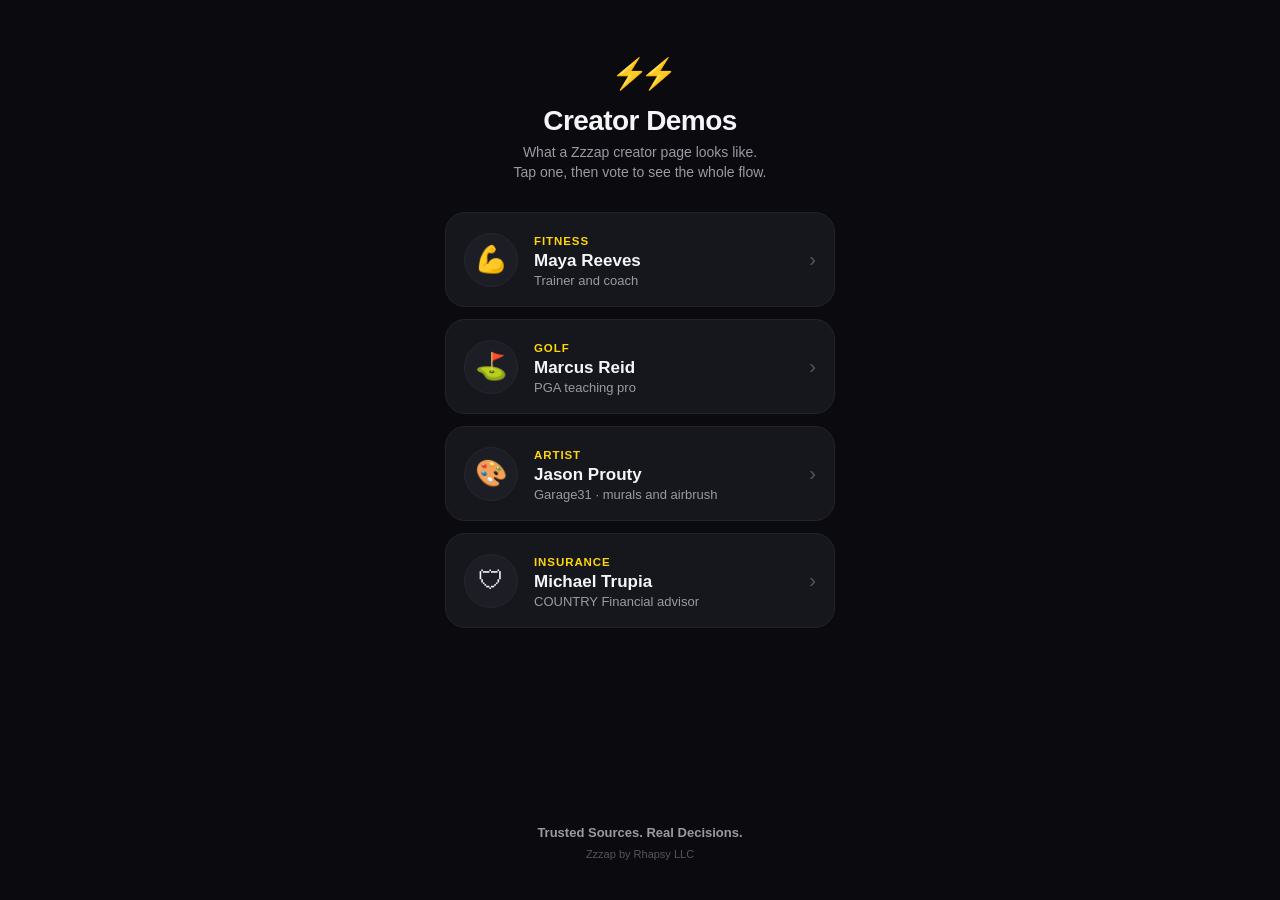
==== demo/index.html @ 42abcae9 "Add insurance advisor demo (Michael Trupia, COUNTRY Financial) with front-desk QR Co-Authored-By: Cl" ====
<!DOCTYPE html>
<html lang="en">
<head>
<meta charset="UTF-8">
<meta name="viewport" content="width=device-width, initial-scale=1.0, viewport-fit=cover">
<meta name="robots" content="noindex">
<title>Creator Demos · Zzzap</title>
<style>
  :root {
    --yellow: #FFD60A;
    --bg: #0a0a0f;
    --card: #16161d;
    --card2: #1d1d26;
    --text: #f5f5f7;
    --dim: #9a9aa3;
    --dimmer: #55555e;
  }
  * { margin: 0; padding: 0; box-sizing: border-box; -webkit-tap-highlight-color: transparent; }
  body {
    background: var(--bg);
    color: var(--text);
    font-family: -apple-system, BlinkMacSystemFont, "SF Pro Text", "Segoe UI", Roboto, sans-serif;
    display: flex;
    justify-content: center;
    min-height: 100vh;
  }
  .phone {
    width: 100%;
    max-width: 430px;
    min-height: 100vh;
    padding: 56px 20px 40px;
    display: flex;
    flex-direction: column;
  }
  .bolts { color: var(--yellow); font-size: 30px; letter-spacing: -8px; text-align: center; }
  h1 {
    font-family: -apple-system, "SF Pro Display", sans-serif;
    font-size: 28px; font-weight: 800; letter-spacing: -0.02em;
    text-align: center; margin-top: 14px;
  }
  .sub { color: var(--dim); font-size: 14px; text-align: center; margin-top: 6px; line-height: 1.4; }
  .cards { display: flex; flex-direction: column; gap: 12px; margin-top: 30px; }
  a.demo {
    display: flex; align-items: center; gap: 16px;
    background: var(--card);
    border: 1px solid #23232c;
    border-radius: 20px;
    padding: 18px;
    text-decoration: none; color: var(--text);
    transition: transform .12s ease, border-color .15s ease;
  }
  a.demo:active { transform: scale(.98); }
  a.demo:hover { border-color: rgba(255,214,10,.35); }
  .emoji {
    width: 54px; height: 54px; border-radius: 50%;
    background: var(--card2);
    border: 1px solid #26262f;
    display: flex; align-items: center; justify-content: center;
    font-size: 26px;
    flex-shrink: 0;
  }
  .txt { flex: 1; min-width: 0; }
  .cat {
    color: var(--yellow); font-size: 11.5px; font-weight: 700;
    letter-spacing: .08em; text-transform: uppercase;
  }
  .who { font-size: 17px; font-weight: 700; margin-top: 2px; }
  .note { color: var(--dim); font-size: 13px; margin-top: 2px; }
  .go { color: var(--dimmer); font-size: 20px; font-weight: 300; }
  footer {
    margin-top: auto;
    text-align: center;
    padding-top: 40px;
    color: var(--dimmer);
  }
  .tagline { font-size: 13px; font-weight: 600; color: var(--dim); }
  .legal { font-size: 11px; margin-top: 8px; }
</style>
</head>
<body>
<div class="phone">
  <div class="bolts">&#9889;&#9889;</div>
  <h1>Creator Demos</h1>
  <div class="sub">What a Zzzap creator page looks like.<br>Tap one, then vote to see the whole flow.</div>

  <div class="cards">
    <a class="demo" href="/demofitness/">
      <span class="emoji">&#128170;</span>
      <span class="txt">
        <span class="cat">Fitness</span>
        <div class="who">Maya Reeves</div>
        <div class="note">Trainer and coach</div>
      </span>
      <span class="go">&#8250;</span>
    </a>
    <a class="demo" href="/demogolf/">
      <span class="emoji">&#9971;</span>
      <span class="txt">
        <span class="cat">Golf</span>
        <div class="who">Marcus Reid</div>
        <div class="note">PGA teaching pro</div>
      </span>
      <span class="go">&#8250;</span>
    </a>
    <a class="demo" href="/demoartist/">
      <span class="emoji">&#127912;</span>
      <span class="txt">
        <span class="cat">Artist</span>
        <div class="who">Jason Prouty</div>
        <div class="note">Garage31 &middot; murals and airbrush</div>
      </span>
      <span class="go">&#8250;</span>
    </a>
    <a class="demo" href="/demoinsurance/">
      <span class="emoji">&#128737;</span>
      <span class="txt">
        <span class="cat">Insurance</span>
        <div class="who">Michael Trupia</div>
        <div class="note">COUNTRY Financial advisor</div>
      </span>
      <span class="go">&#8250;</span>
    </a>
  </div>

  <footer>
    <div class="tagline">Trusted Sources. Real Decisions.</div>
    <div class="legal">Zzzap by Rhapsy LLC</div>
  </footer>
</div>
</body>
</html>
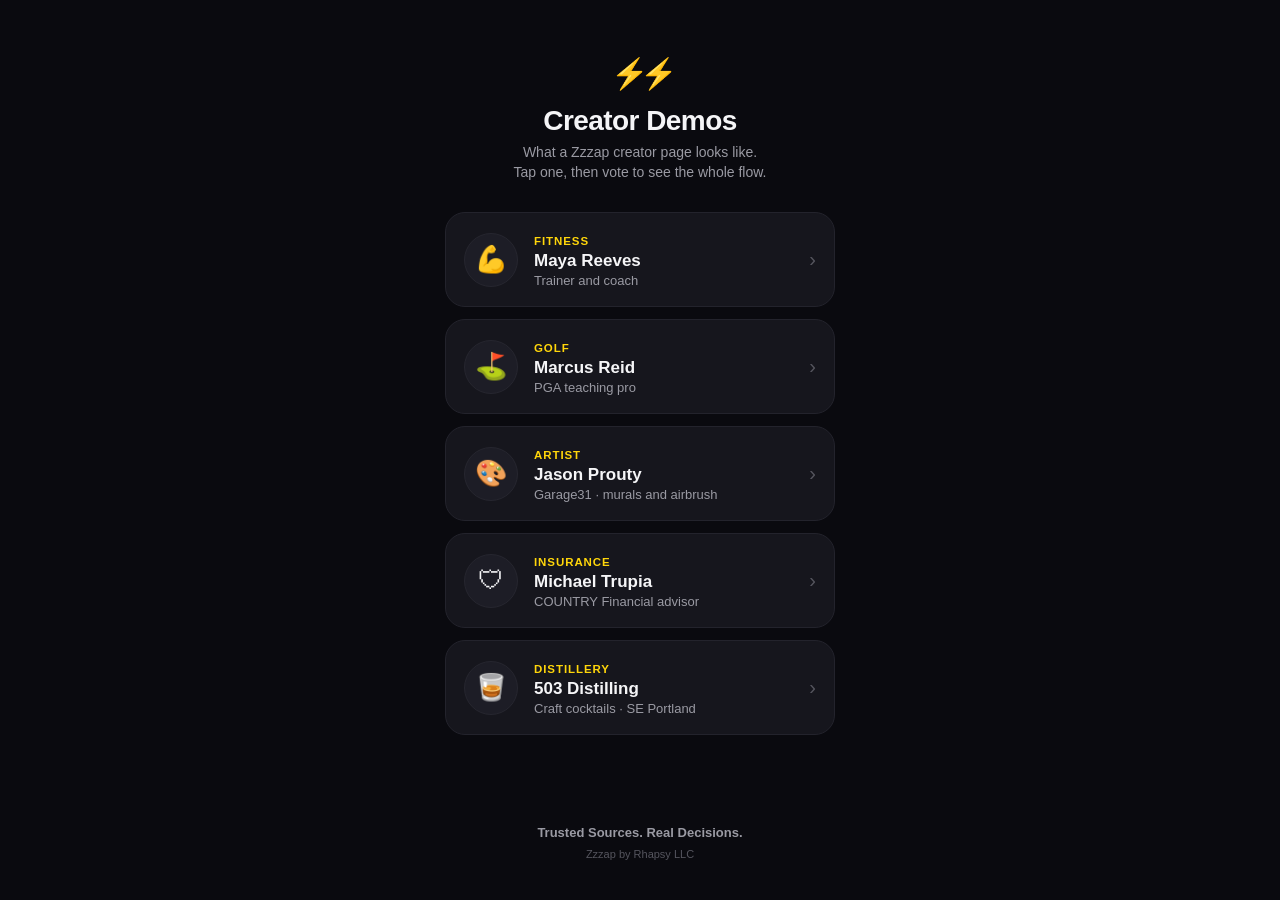
==== commit 00626fec: "Add distillery demo (503 Distilling, SE Portland) with bar/can QR Co-Authored-By: Claude Opus 5.5 <n" ====
--- a/demo/index.html
+++ b/demo/index.html
@@ -120,6 +120,15 @@
       </span>
       <span class="go">&#8250;</span>
     </a>
+    <a class="demo" href="/demo503/">
+      <span class="emoji">&#129347;</span>
+      <span class="txt">
+        <span class="cat">Distillery</span>
+        <div class="who">503 Distilling</div>
+        <div class="note">Craft cocktails &middot; SE Portland</div>
+      </span>
+      <span class="go">&#8250;</span>
+    </a>
   </div>
 
   <footer>
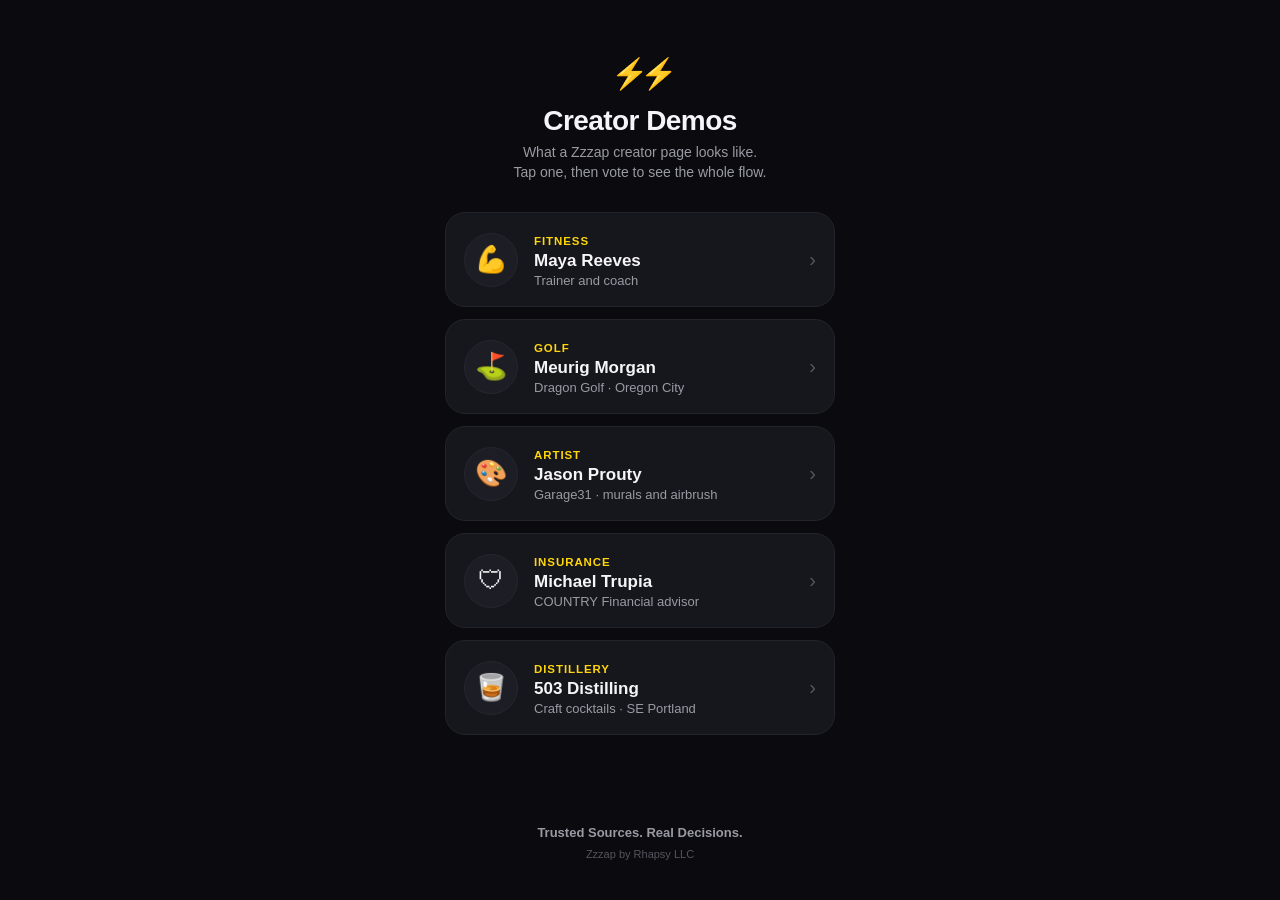
==== commit 440b8439: "Golf demo: Meurig Morgan / Dragon Golf Instruction (Oregon City) replaces Marcus Reid Co-Authored-By" ====
--- a/demo/index.html
+++ b/demo/index.html
@@ -97,8 +97,8 @@
       <span class="emoji">&#9971;</span>
       <span class="txt">
         <span class="cat">Golf</span>
-        <div class="who">Marcus Reid</div>
-        <div class="note">PGA teaching pro</div>
+        <div class="who">Meurig Morgan</div>
+        <div class="note">Dragon Golf &middot; Oregon City</div>
       </span>
       <span class="go">&#8250;</span>
     </a>
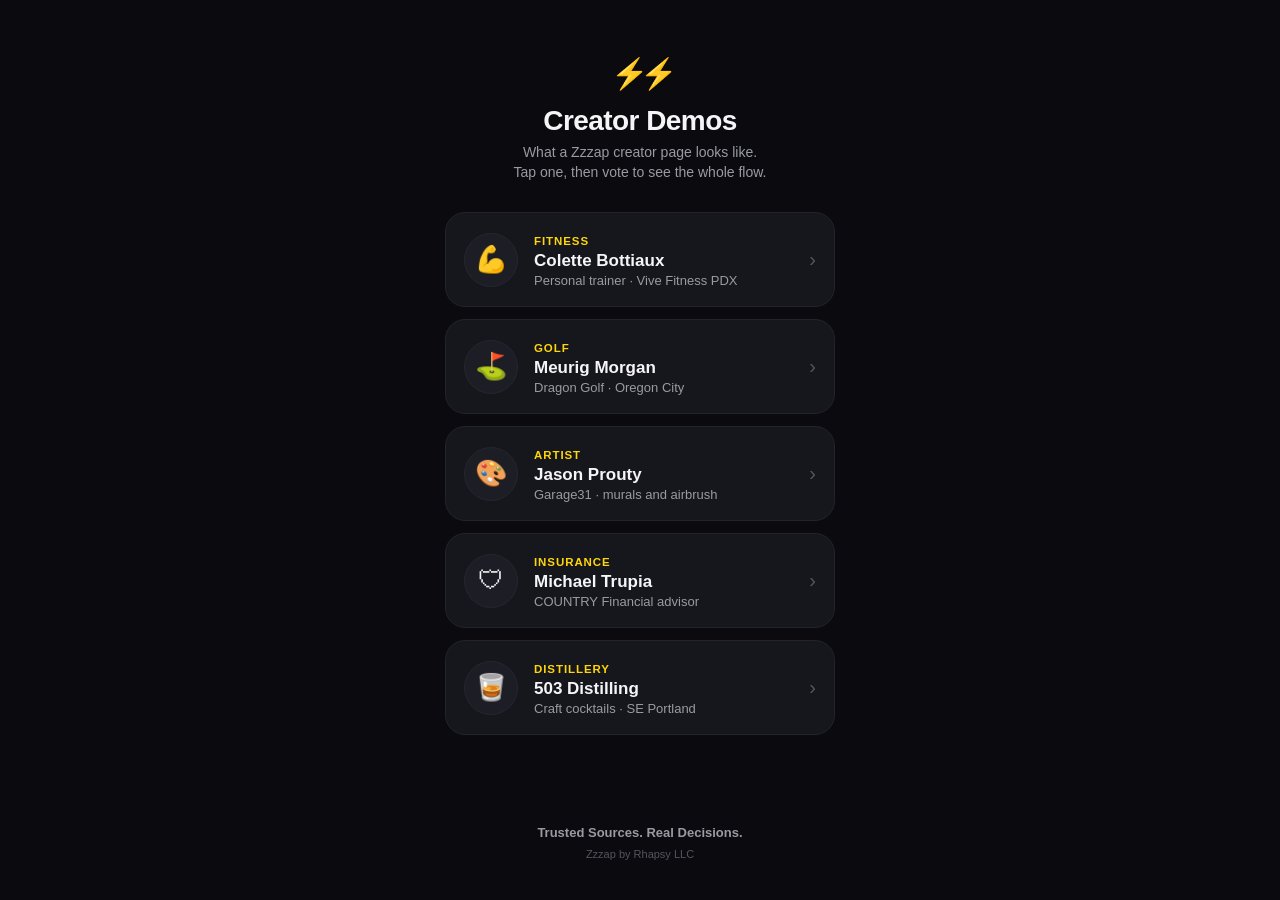
==== commit 1ab95ede: "Fitness demo: Colette Bottiaux (Vive Fitness PDX) replaces Maya Reeves Co-Authored-By: Claude Opus 5" ====
--- a/demo/index.html
+++ b/demo/index.html
@@ -88,8 +88,8 @@
       <span class="emoji">&#128170;</span>
       <span class="txt">
         <span class="cat">Fitness</span>
-        <div class="who">Maya Reeves</div>
-        <div class="note">Trainer and coach</div>
+        <div class="who">Colette Bottiaux</div>
+        <div class="note">Personal trainer &middot; Vive Fitness PDX</div>
       </span>
       <span class="go">&#8250;</span>
     </a>
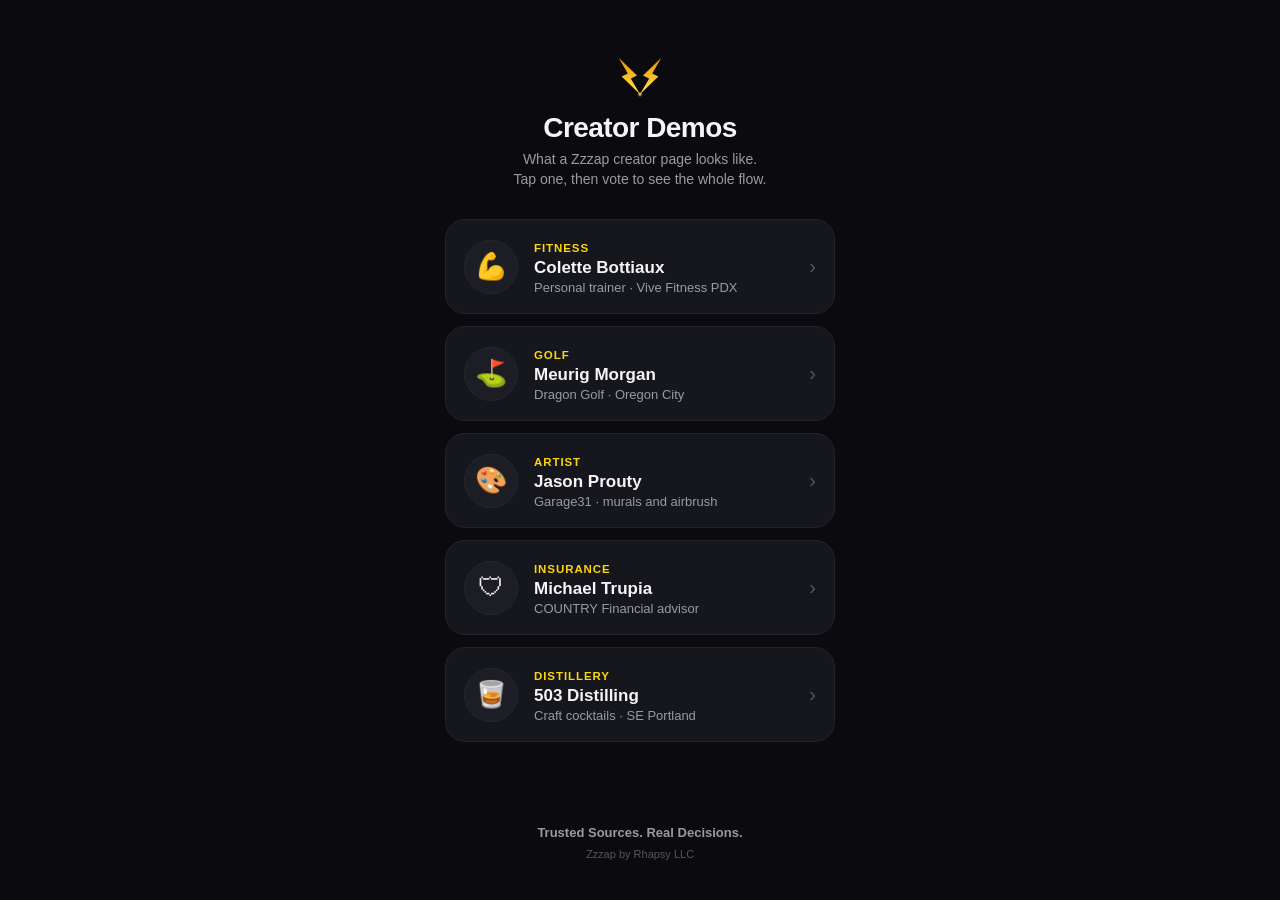
==== commit 5ffb9986: "Use the real Zzzap double-bolt logo; drop emoji bolts everywhere Footers, /demo header and QR signs " ====
--- a/demo/index.html
+++ b/demo/index.html
@@ -32,7 +32,7 @@
     display: flex;
     flex-direction: column;
   }
-  .bolts { color: var(--yellow); font-size: 30px; letter-spacing: -8px; text-align: center; }
+  .bolts { line-height: 0; text-align: center; }
   h1 {
     font-family: -apple-system, "SF Pro Display", sans-serif;
     font-size: 28px; font-weight: 800; letter-spacing: -0.02em;
@@ -79,7 +79,7 @@
 </head>
 <body>
 <div class="phone">
-  <div class="bolts">&#9889;&#9889;</div>
+  <div class="bolts"><img src="/zzzap-bolts.svg" alt="Zzzap" width="48" height="42"></div>
   <h1>Creator Demos</h1>
   <div class="sub">What a Zzzap creator page looks like.<br>Tap one, then vote to see the whole flow.</div>
 
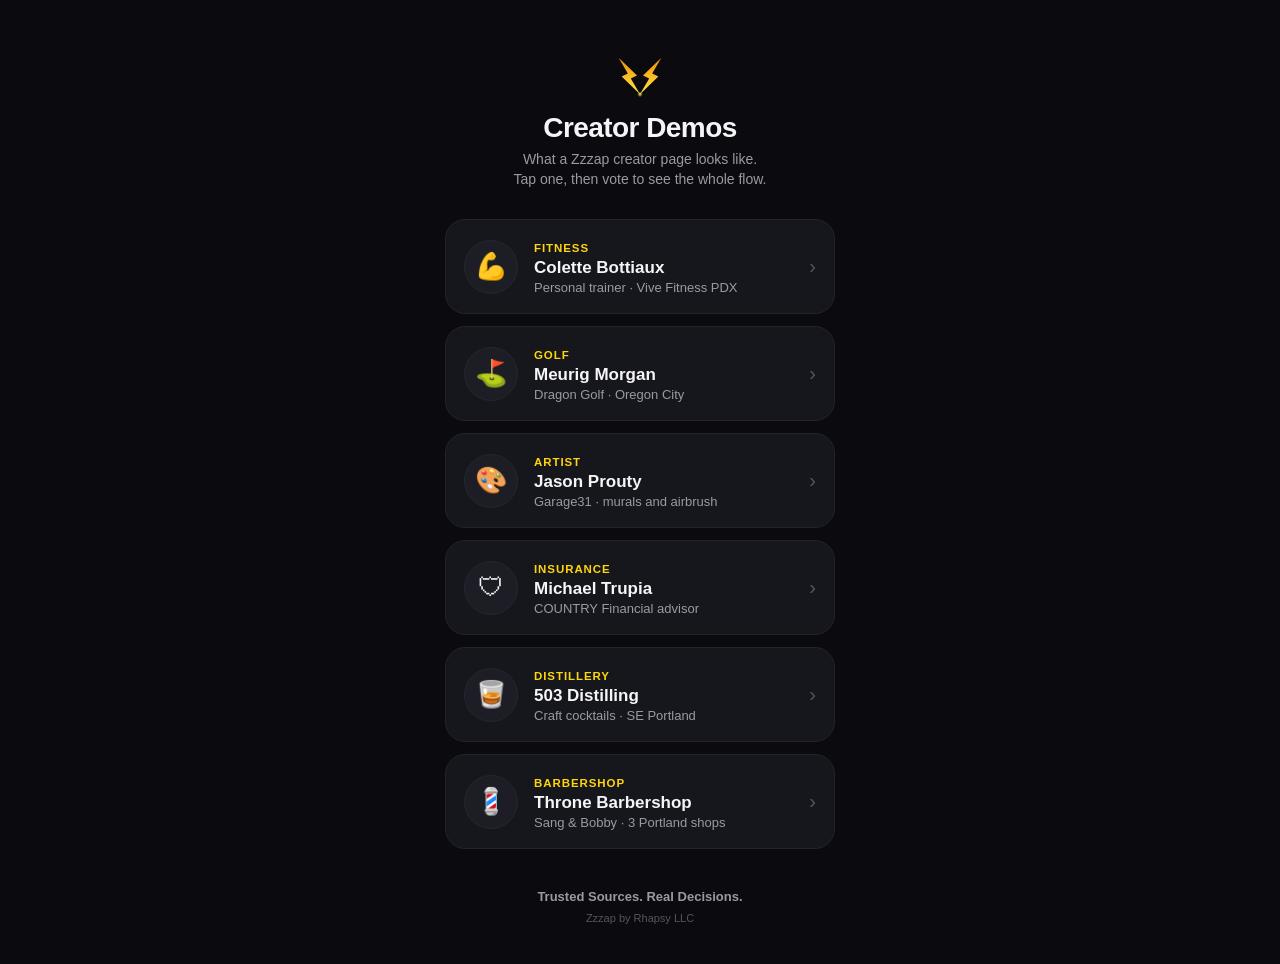
==== commit df27213f: "Add barbershop demo (Throne, Sang Nguyen & Bobby O'Dell) with Throne Fam card Also: reusable tools/m" ====
--- a/demo/index.html
+++ b/demo/index.html
@@ -129,6 +129,15 @@
       </span>
       <span class="go">&#8250;</span>
     </a>
+    <a class="demo" href="/demobarber/">
+      <span class="emoji">&#128136;</span>
+      <span class="txt">
+        <span class="cat">Barbershop</span>
+        <div class="who">Throne Barbershop</div>
+        <div class="note">Sang &amp; Bobby &middot; 3 Portland shops</div>
+      </span>
+      <span class="go">&#8250;</span>
+    </a>
   </div>
 
   <footer>
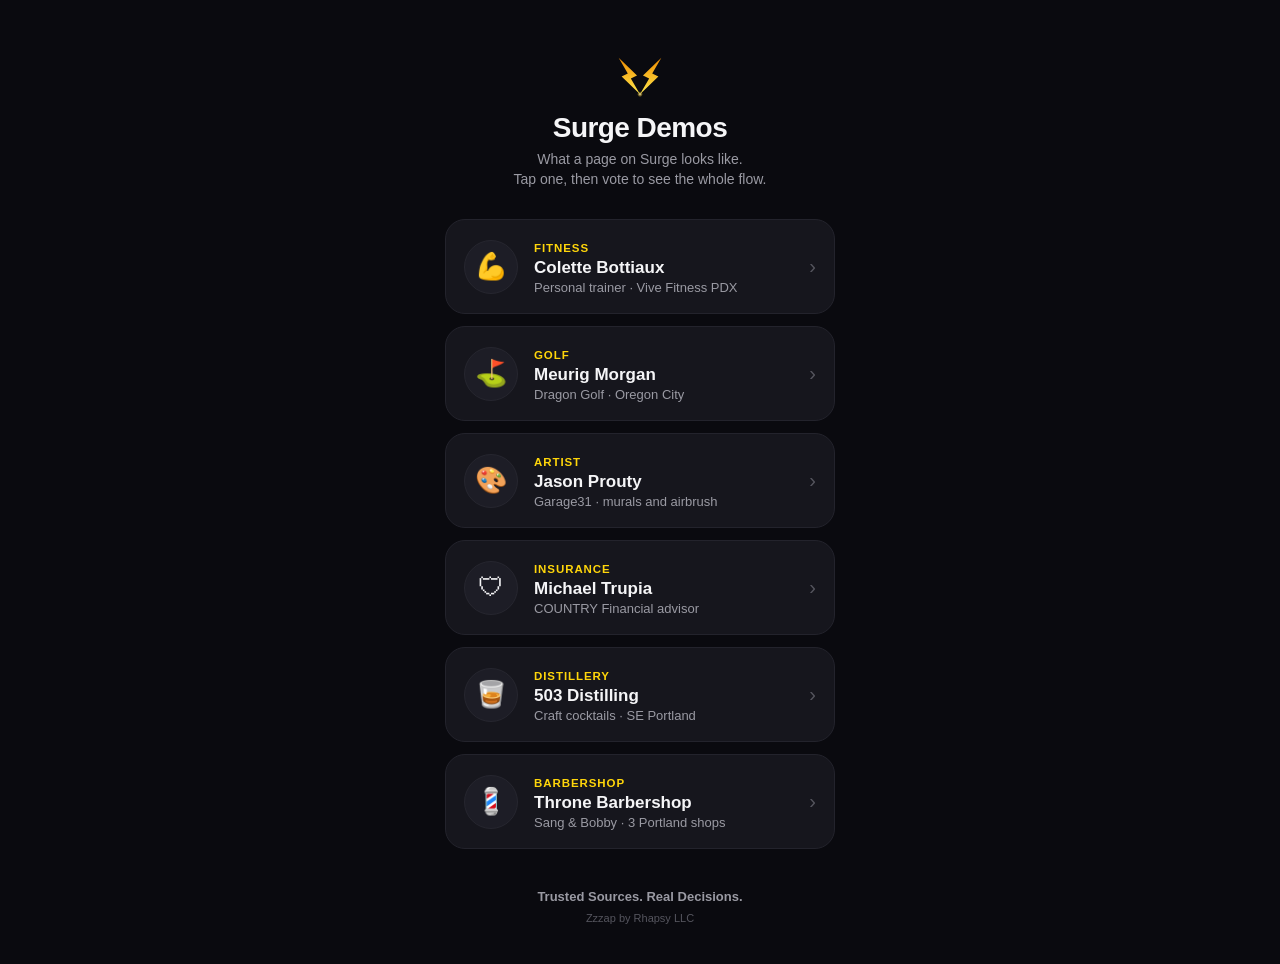
==== commit c5ea99ac: "Surge naming: badges say 'Category · Surge', demo list is 'Surge Demos', no 'creator' in visible cop" ====
--- a/demo/index.html
+++ b/demo/index.html
@@ -4,7 +4,7 @@
 <meta charset="UTF-8">
 <meta name="viewport" content="width=device-width, initial-scale=1.0, viewport-fit=cover">
 <meta name="robots" content="noindex">
-<title>Creator Demos · Zzzap</title>
+<title>Surge Demos · Zzzap</title>
 <style>
   :root {
     --yellow: #FFD60A;
@@ -80,8 +80,8 @@
 <body>
 <div class="phone">
   <div class="bolts"><img src="/zzzap-bolts.svg" alt="Zzzap" width="48" height="42"></div>
-  <h1>Creator Demos</h1>
-  <div class="sub">What a Zzzap creator page looks like.<br>Tap one, then vote to see the whole flow.</div>
+  <h1>Surge Demos</h1>
+  <div class="sub">What a page on Surge looks like.<br>Tap one, then vote to see the whole flow.</div>
 
   <div class="cards">
     <a class="demo" href="/demofitness/">
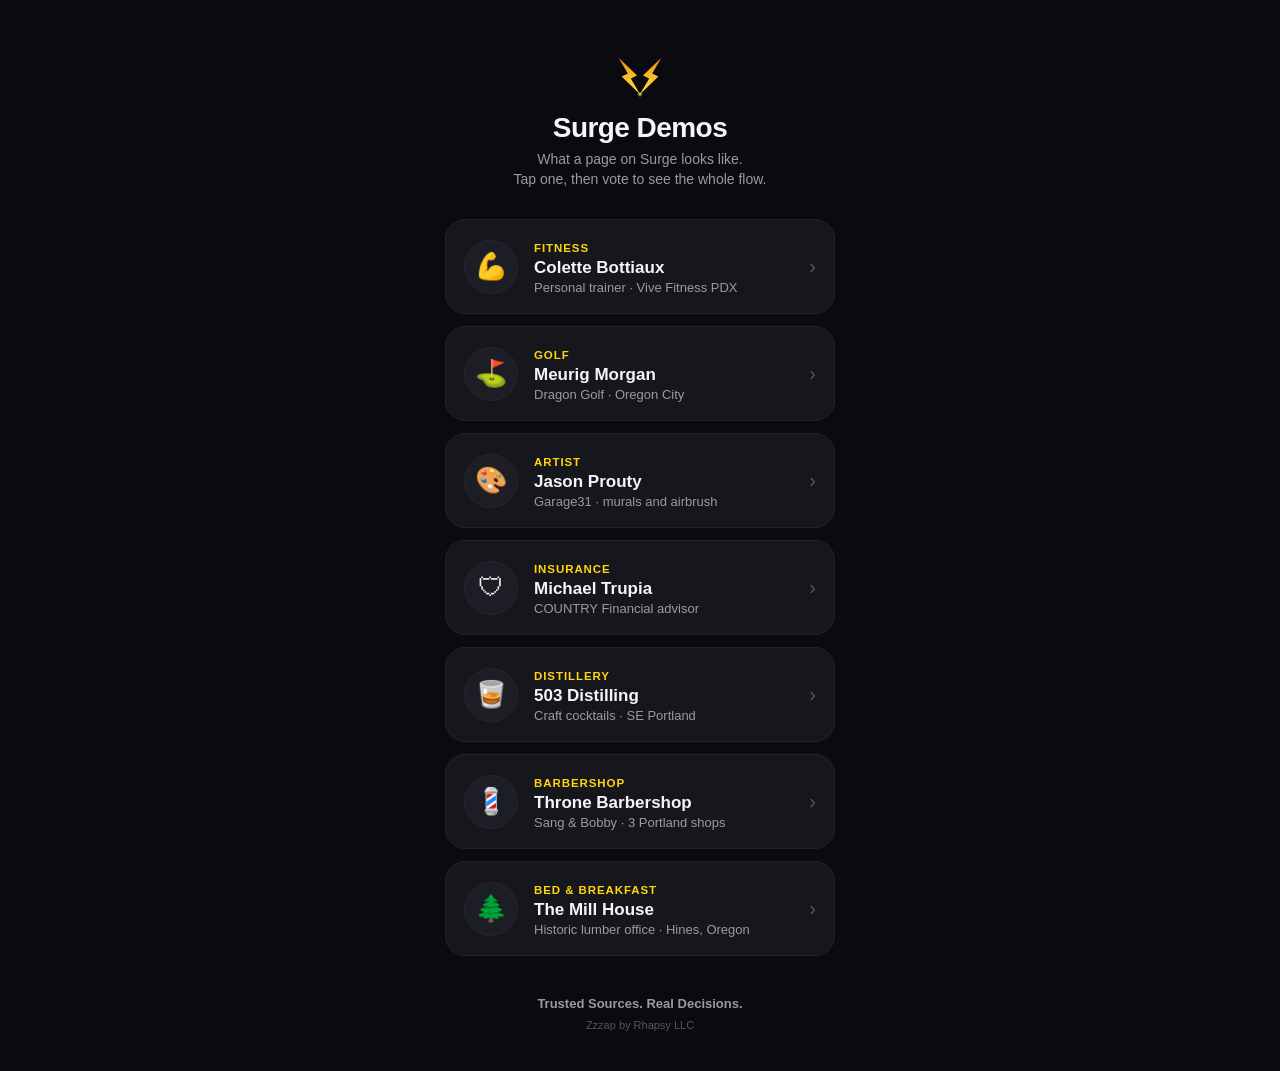
==== commit 66c7575e: "Surge demo: The Mill House, a B&B in Hines, Oregon (/demomillhouse): inn at dusk behind the page, th" ====
--- a/demo/index.html
+++ b/demo/index.html
@@ -138,6 +138,15 @@
       </span>
       <span class="go">&#8250;</span>
     </a>
+    <a class="demo" href="/demomillhouse/">
+      <span class="emoji">&#127794;</span>
+      <span class="txt">
+        <span class="cat">Bed &amp; Breakfast</span>
+        <div class="who">The Mill House</div>
+        <div class="note">Historic lumber office &middot; Hines, Oregon</div>
+      </span>
+      <span class="go">&#8250;</span>
+    </a>
   </div>
 
   <footer>
